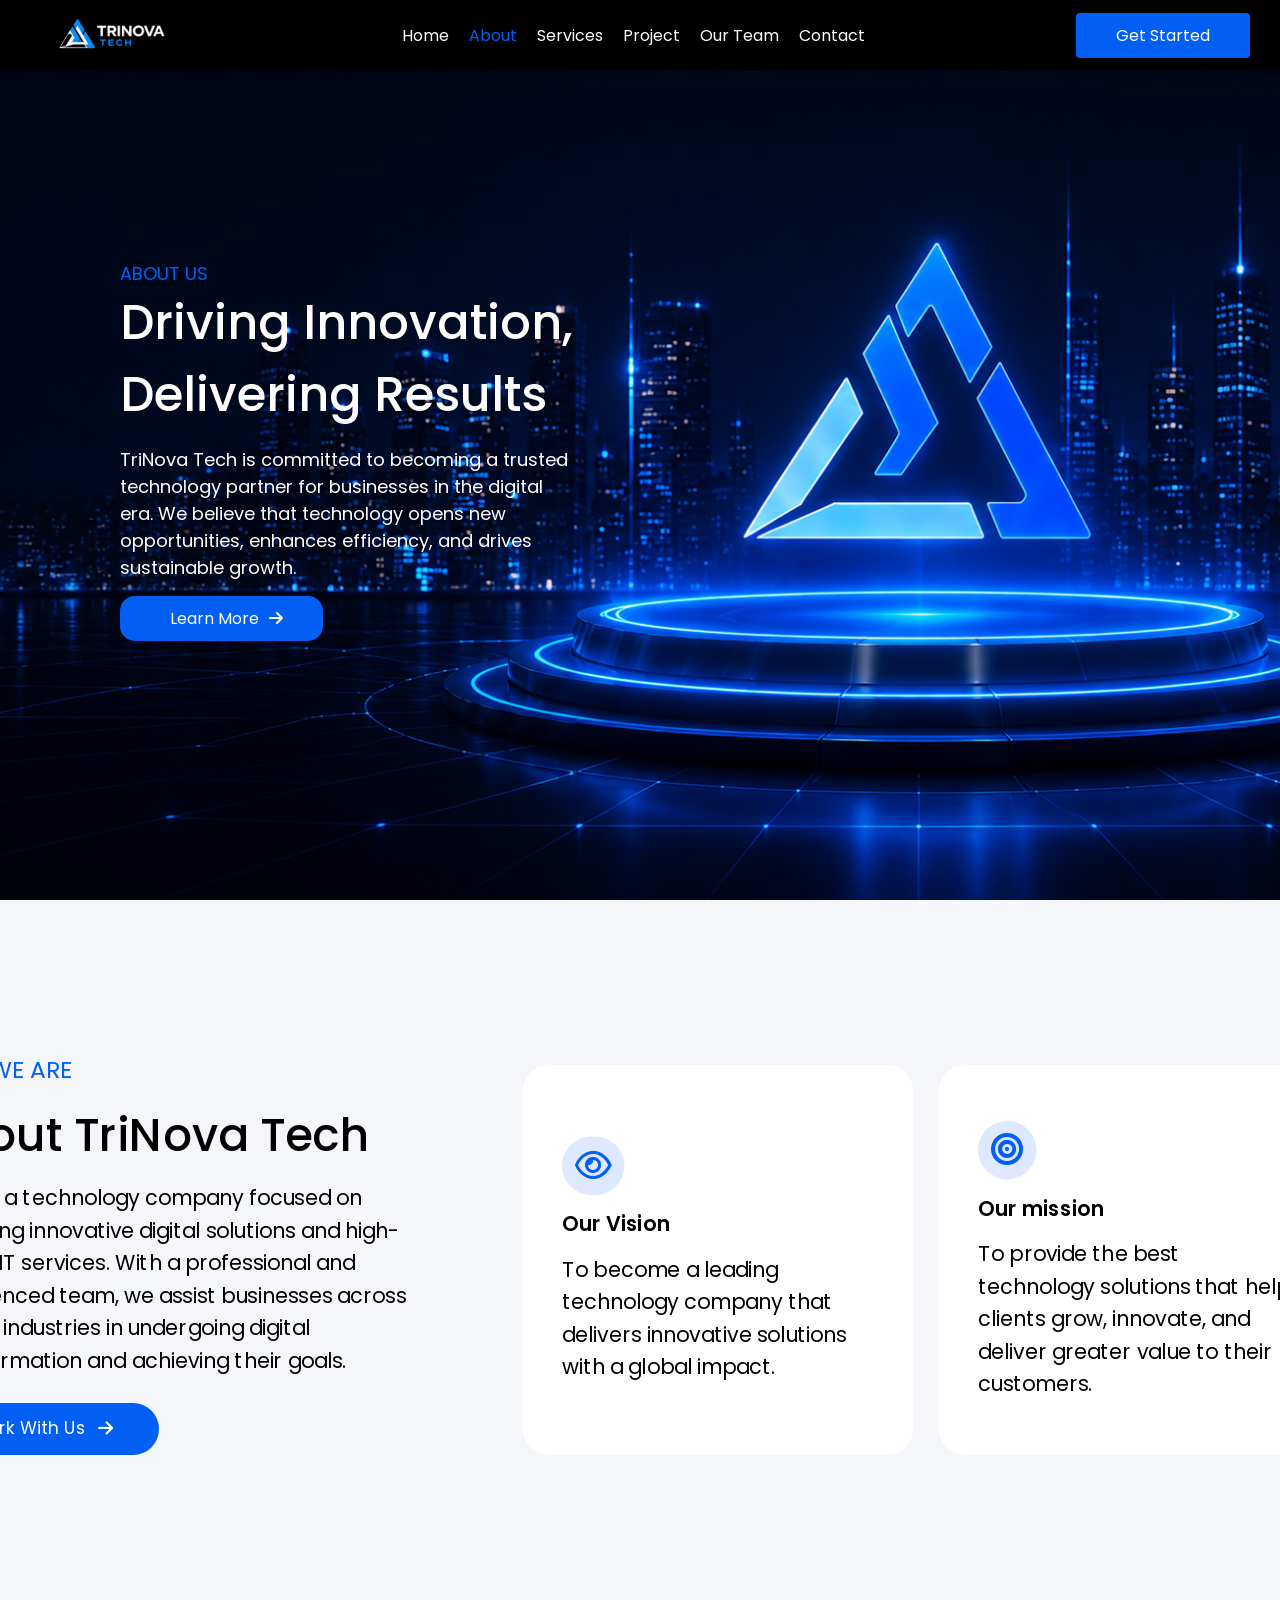
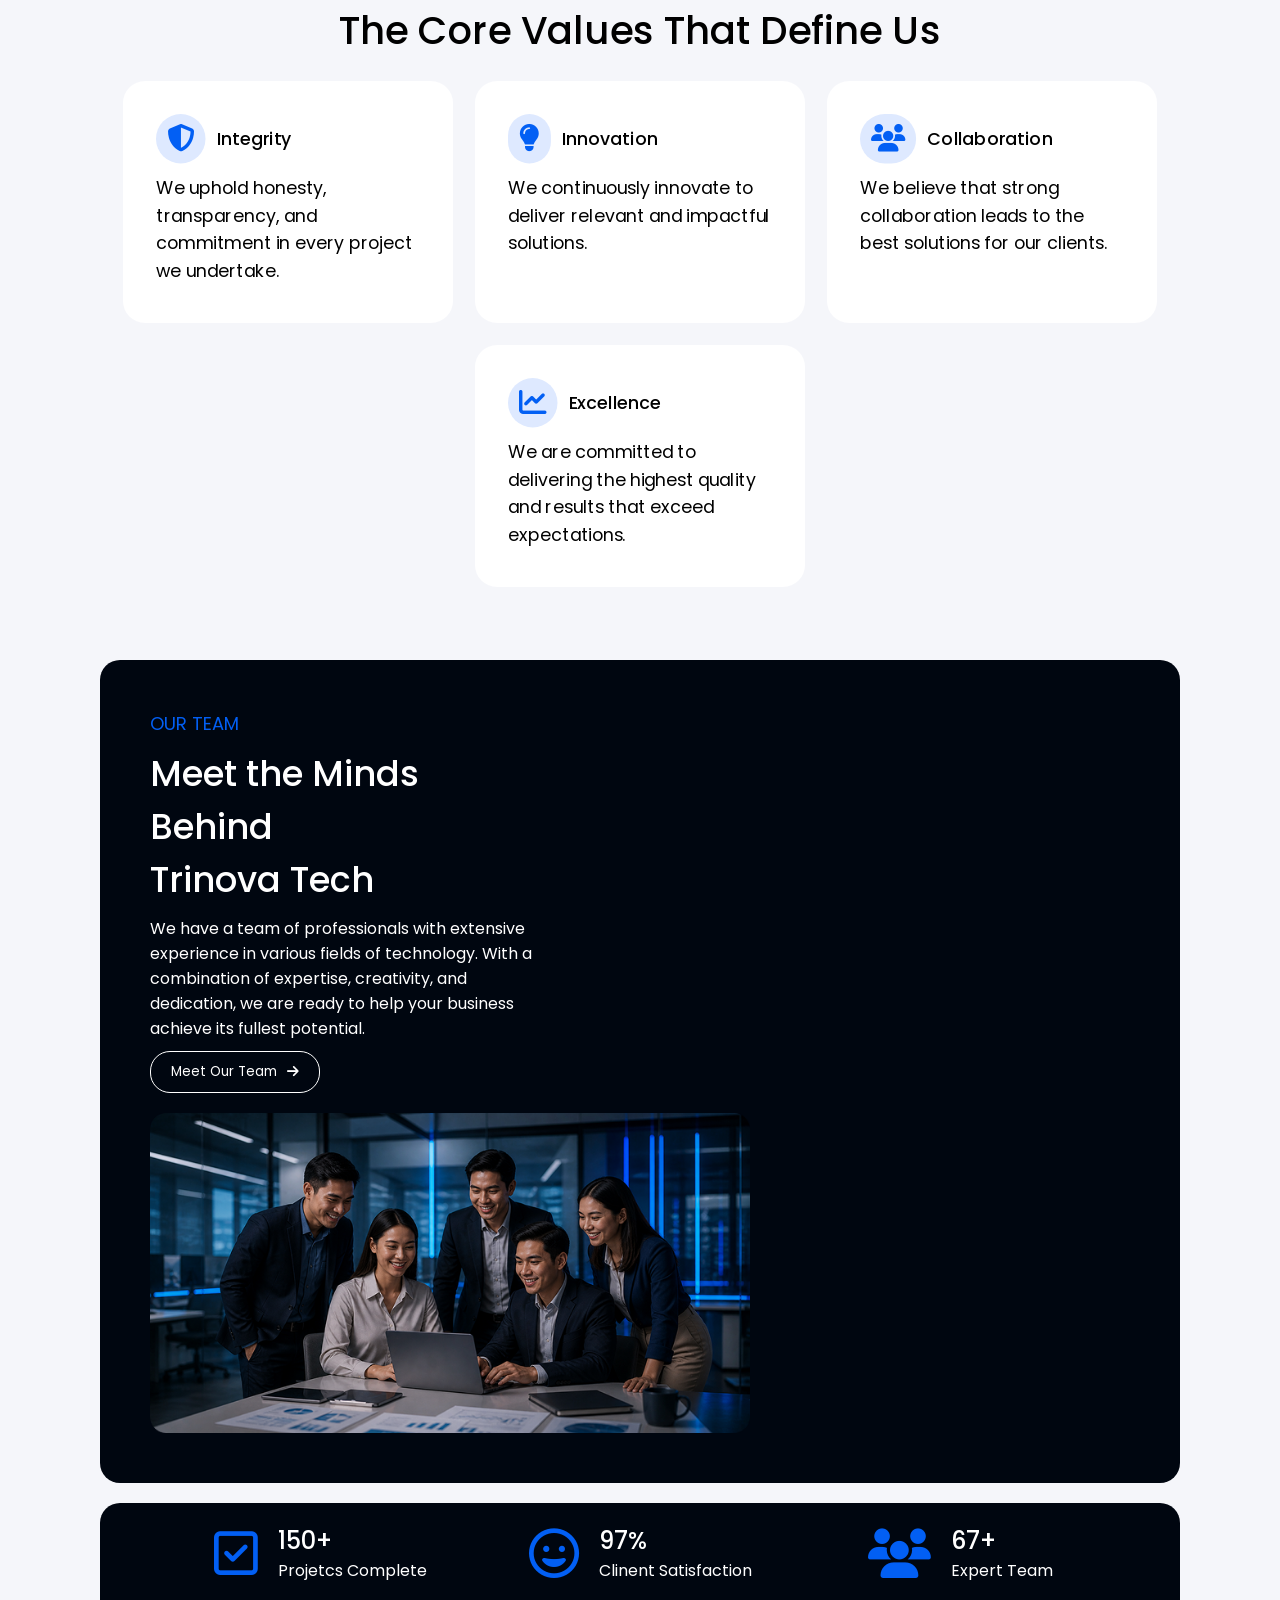
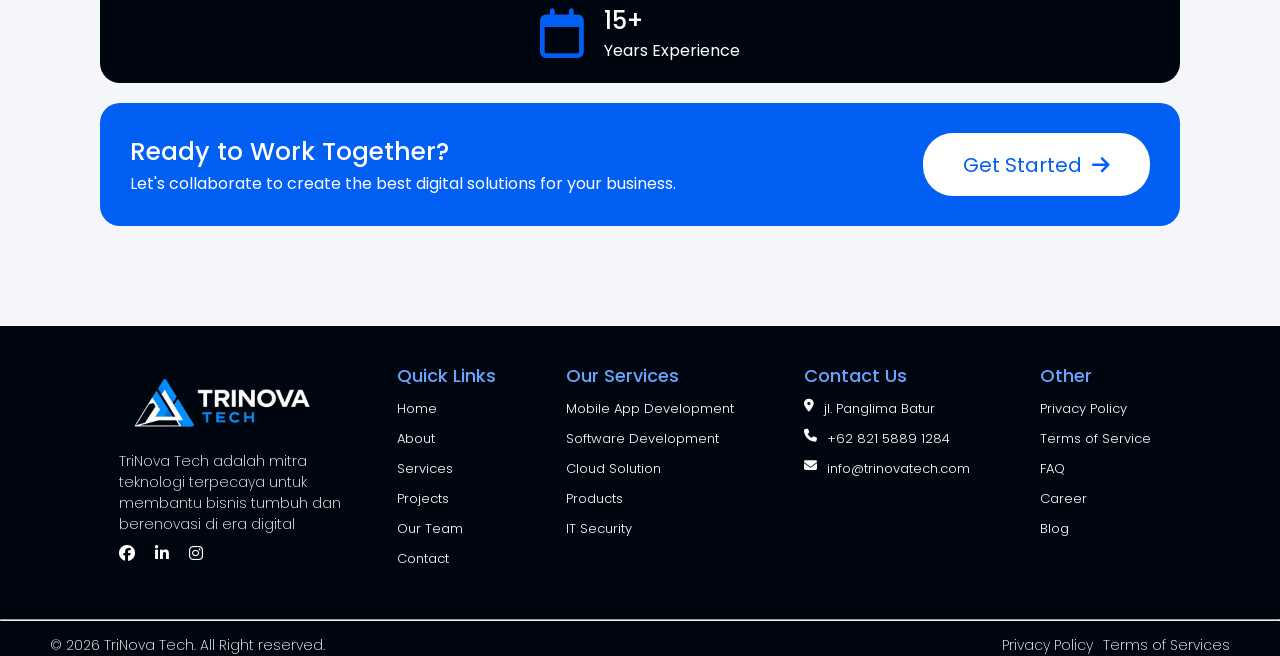
==== about.html @ c347d147 "first commit" ====
<!DOCTYPE html>
<html lang="en">
<head>
    <meta charset="UTF-8">
    <meta name="viewport" content="width=device-width, initial-scale=1.0">
    <title>Document</title>
    <link rel="stylesheet" href="css/about.css">
    <link rel="preconnect" href="https://fonts.googleapis.com">
    <link rel="preconnect" href="https://fonts.gstatic.com" crossorigin>
    <link href="https://fonts.googleapis.com/css2?family=Poppins:wght@100;200;300;400;500;600;700;800;900&display=swap" rel="stylesheet">
    <link rel="stylesheet" href="https://cdnjs.cloudflare.com/ajax/libs/font-awesome/6.5.1/css/all.min.css">
</head>
<body>
    <!-- header -->
    <div class="header">
        <div class="logo">
            <img src="img/logo-text-white.png" alt="Logo" style="width: 160px;">
        </div>
        <ul class="navbar">
            <li><a href="index.html">Home</a></li>
            <li><a href="about.html"  style="color: var(--blue-primary);">About</a></li>
            <li><a href="services.html">Services</a></li>
            <li><a href="product.html">Project</a></li>
            <li><a href="team.html">Our Team</a></li>
            <li><a href="contact.php">Contact</a></li>
        </ul>
        <button>Get Started</button>
    </div>

    <!-- Banner -->
    <div class="banner">
        <div class="sect-one">
            <h5 class="reveal">about us</h5>
            <h1 class="reveal">Driving Innovation,</h1>
            <h1 class="reveal">Delivering Results</h1>
            <p class="reveal">TriNova Tech is committed to becoming a trusted technology partner for businesses in the digital era. We believe that technology opens new opportunities, enhances efficiency, and drives sustainable growth.</p>
            <div class="button-section reveal">
                <div class="btn" style="background-color: var(--blue-primary);" onclick="document.querySelector('.about').scrollIntoView({behavior: 'smooth'})"><a href=""></a>Learn More<i class="fa-solid fa-arrow-right"></i></div>
            </div>
        </div>
        <div class="sect-one"></div>
    </div>


    <div class="about">
        <div class="desc">
            <h5 class="reveal">who we are</h5>
            <h1 class="reveal">About TriNova Tech</h1>
            <p class="reveal">We are a technology company focused on delivering innovative digital solutions and high-quality IT services. With a professional and experienced team, we assist businesses across various industries in undergoing digital transformation and achieving their goals.</p>
            <button class="reveal">Work With Us<i class="fa-solid fa-arrow-right"></i></button>
        </div>
        <div class="card-section">
            <div class="card reveal">
                <i class="fa-regular fa-eye"></i>
                <h4>Our Vision</h4>
                <p>To become a leading technology company that delivers innovative solutions with a global impact.</p>
            </div>
            <div class="card reveal">
                <i class="fa-solid fa-bullseye"></i>
                <h4>Our mission</h4>
                <p>To provide the best technology
                    solutions that help clients grow,
                    innovate, and deliver greater value
                    to their customers.
                </p>
            </div>
        </div>
    </div>

    <!--values -->
    <div class="values">
        <h5 class="reveal">our values</h5>
        <h1 class="reveal">The Core Values That Define Us</h1>
        <div class="card-section">
            <div class="card-2 reveal">
                <div class="logo-title">
                    <i class="fa-solid fa-shield-halved"></i>
                    <p>Integrity</p>
                </div>
                <p>We uphold honesty, transparency, and commitment in every project we undertake.</p>
            </div>
            <div class="card-2 reveal">
                <div class="logo-title">
                    <i class="fa-solid fa-lightbulb"></i>
                    <p>Innovation</p>
                </div>
                <p>We continuously innovate to
                    deliver relevant and impactful solutions.
                </p>
            </div>
            <div class="card-2 reveal">
                <div class="logo-title">
                    <i class="fa-solid fa-users"></i>
                    <p>Collaboration</p>
                </div>
                <p>We believe that strong collaboration   leads to the best solutions for our     clients.
                </p>
            </div>
            <div class="card-2 reveal">
                <div class="logo-title">
                    <i class="fa-solid fa-chart-line"></i>
                    <p>Excellence</p>
                </div>
                <p>We are committed to delivering
                the highest quality and results
                that exceed expectations.</p>
            </div>
        </div>
    </div>

    <div class="container-team">
        <div class="container-t">
            <!-- our team -->
            <div class="our-team reveal">
                <div class="team-desc">
                    <h5 class="reveal">our team</h5>
                    <h1 class="reveal">Meet the Minds Behind <br>Trinova Tech</h1>
                    <p class="reveal">We have a team of professionals with extensive experience in various fields of technology. With a combination of expertise, creativity, and dedication, we are ready to help your business achieve its fullest potential.</p>
                    <button class="reveal">Meet Our Team<i class="fa-solid fa-arrow-right"></i></button>
                </div>
                <img src="img/placehorder/img-2.png" alt="" class="img-team reveal">
            </div>
            <!-- card-section -->
            <div class="card-section reveal">
                <div class="card-3 reveal">
                    <i class="fa-regular fa-square-check"></i>
                    <div class="card3-desc">
                        <h2>150+</h2>
                        <p>Projetcs Complete</p>
                    </div>
                </div>
                <div class="card-3 reveal">
                <i class="fa-regular fa-face-grin"></i>
                    <div class="card3-desc">
                        <h2>97%</h2>
                        <p>Clinent Satisfaction</p>
                    </div>
                </div>
                <div class="card-3 reveal"> 
                   <i class="fa-solid fa-users"></i>
                    <div class="card3-desc">
                        <h2>67+</h2>
                        <p>Expert Team</p>
                    </div>
                </div>
                <div class="card-3 reveal">
                    <i class="fa-regular fa-calendar"></i>
                    <div class="card3-desc">
                        <h2>15+</h2>
                        <p>Years Experience</p>
                    </div>
                </div>
            </div>
            <div class="qa reveal">
                <div class="qa-desc">
                    <h4 class="reveal">Ready to Work Together?</h4>
                    <p class="reveal">Let's collaborate to create the best digital solutions for your business.</p>
                </div>
                <button class="reveal">Get Started <i class="fa-solid fa-arrow-right"></i></button>
            </div>
        </div>
    </div>

     <!-- footer -->
    <div class="footer">
        <div class="content-footer">
            <div class="frame-one">
                <img src="img/logo-text-white.png" alt="" style="width: 200px;">
                <p>TriNova Tech adalah mitra teknologi terpecaya untuk membantu bisnis tumbuh dan berenovasi di era digital</p>
                <div class="logomeds">
                    <i class="fa-brands fa-facebook"></i>
                    <i class="fa-brands fa-linkedin-in"></i>
                    <i class="fa-brands fa-instagram"></i>
                </div>
            </div>
            <div class="frame-list">
                <div class="list">
                    <h4>Quick Links</h4>
                    <div class="list-menu">
                        <a href="index.html">Home</a>
                        <a href="about.html">About</a>
                        <a href="services.html">Services</a>
                        <a href="product.html">Projects</a>
                        <a href="team.html">Our Team</a>
                        <a href="contact.php">Contact</a>
                    </div>
                </div>
                <div class="list">
                    <h4>Our Services</h4>
                    <div class="list-menu">
                        <a href="product.html">Mobile App Development</a>
                        <a href="product.html">Software Development</a>
                        <a href="product.html">Cloud Solution</a>
                        <a href="product.html">Products</a>
                        <a href="product.html">IT Security</a>
                    </div>
                </div>
                <div class="list">
                    <h4>Contact Us</h4>
                    <div class="list-menu">
                        <a href="contact.php"><i class="fa-solid fa-location-dot"></i>jl. Panglima Batur</a>
                        <a href="contact.php"><i class="fa-solid fa-phone"></i>+62 821 5889 1284</a>
                        <a href="contact.php"><i class="fa-solid fa-envelope"></i>info@trinovatech.com</a>
                    </div>
                </div>
                <div class="list">
                    <h4>Other</h4>
                    <div class="list-menu">
                        <a href="privacy-policy.html">Privacy Policy</a>
                        <a href="terms-service.html">Terms of Service</a>
                        <a href="faq.html">FAQ</a>
                        <a href="career.html">Career</a>
                        <a href="blog.html">Blog</a>
                    </div>
                </div>
            </div>
        </div>
        <hr>
        <div class="new">
            <div class="oneo">
                <p style="color: white;">© 2026 TriNova Tech. All Right reserved. </p>
            </div>
            <div class="twot">
                <p style="color: white;">Privacy Policy</p>
                <p style="color: white;">Terms of Services</p>
            </div>
        </div>
    </div>
    
    <script src="js/loading.js"></script>
</body>
</html>
---- css/about.css ----
* {
    margin: 0;
    padding: 0;
    box-sizing: border-box;
    font-family: 'Poppins', sans-serif;
}

body {
    background-color: var(--soft-blue-white);
    scroll-behavior: smooth;
}

:root {
    --blue-primary: #025FF4;
    --soft-blue-white: #F5F6FA;
    --white: #FFFFFF;
    --dark-blue: #000610;
    --black: #000000;
    --soft-blue: #dee9ff;
    --grey: rgb(175, 175, 175);
}

.header {
    display: flex;
    justify-content: space-between;
    align-items: center;
    width: 100%;
    height: 70px;
    box-shadow: 0 2px 4px rgba(0, 0, 0, 0.1);
    background-color: var(--black);
    padding: 20px 30px;
    position: fixed;
    z-index: 999;
}

.header .logo img {
    display: flex;
    align-items: center;
    gap: 10px;
    padding: 20px;
}

.header .navbar {
    display: flex;
    align-items: center;
    gap: 20px;
    padding: 20px;
}

.navbar {
    list-style: none;
    display: flex;
    gap: 20px;
    color: white;
}

.navbar a{
    text-decoration: none;
    color: var(--white);
    font-size: 16px;
    transition: color 0.3s ease;
}

.navbar a:hover {
    color: var(--blue-primary);
}

.header button {
    padding: 10px 40px;
    background-color: var(--blue-primary);
    color: var(--white);
    border: none;
    border-radius: 4px;
    cursor: pointer;
    font-size: 16px;
    transition: all 0.3s ease;
}

.header button:hover {
    background-color: var(--white);
    color: var(--blue-primary);
}


/* ------------ALL SECTION DO-------------- */
h5 {
    font-size: 18px;
    color: var(--blue-primary);
    font-weight: 400;
    text-transform: uppercase;
}
h3 {
    font-size: 30px;
    color: var(--dark-blue);
    font-weight: 600;
}

.about h1, .values h1, .team-desc h1 {
    font-size: 35px;
    font-weight: 500;
}

/* -------------BANNEEEERRRRRRRRRRRRRRRRRRRRRR------------------- */
.banner {
    display: grid;
    background-image: url('../img/banner-2.png');
    background-size: cover;
    background-position: center;
    height: 100vh;
    width: 100%;
    grid-template-columns: repeat(2, 1fr);
    grid-template-rows: repeat(1, 1fr);
    padding: 60px;

}

.banner .sect-one {
    display: flex;
    flex-direction: column;
    justify-content: center;
    align-items: flex-start;
    gap: 0px;
    padding: 20px 60px;
}

.sect-one h1 {
    font-size: 48px;
    color: var(--white);
    font-weight: 500;
}

.sect-one p {
    font-size: 18px;
    color: var(--white);
    font-weight: 400;
    max-width: 500px;
    margin: 15px 0;
}

.button-section .btn {
    padding: 10px 40px;
    border: none;
    border-radius: 15px;
    cursor: pointer;
    font-size: 16px;
    transition: all 0.3s ease;
    display: flex;
    align-items: center;
    gap: 10px;
    color: var(--white);
}

.button-section {
    display: flex;
    gap: 20px;
}
.btn:hover {
    gap: 20px;
}


/* -----------------footer-------------------- */
.footer {
    display: flex ;
    align-items: center;
    justify-content: center;
    flex-direction: column;
    height: 330px;
    width:100%;
    gap: 20px;
    background-color: var(--dark-blue);
}

.footer hr {
    width: 100%;
}

.footer p {
    font-size: 14px;
    font-weight: 200;
}

.content-footer {
    display: flex;
    align-items: center;
    justify-content: center;
    color: white;
    gap: 20px;
    padding: 20px;
}

.frame-one {
    display: flex;
    flex-direction: column;
    width: 20%;
    gap: 10px;
}

.logomeds {
    display: flex;
    gap: 20px;
}

.frame-list .list {
    display: flex;
    flex-direction: column;
    gap: 10px;
    padding: 10px;
}

.frame-list .list h4 {
    font-size: 18px;
    font-weight: 500;
    color: #6ba4ff;
}

.list .list-menu{
    display: flex;
    flex-direction: column;
    gap: 10px;
}
.list-menu a {
    text-decoration: none;
    color: white;
    font-size: 13px;
    font-weight: 300;
    display: flex;
    flex-direction: row;
    gap: 10px;
}
.list-menu a:hover {
    color: var(--blue-primary);

}

.frame-list {
    display: flex;
    gap: 50px;
}

.new {
    display: flex;
    align-items: center;
    justify-content: space-between;
    height: 10px;
    width: 100%;
    padding: 0 50px;
}

.twot {
    display: flex;
    gap: 10px;
}

/* ---------------------------about------------------------------ */
.about {
    height: 80vh;
    display: flex;
    align-items: center;
    justify-content: center;
    flex-direction: row;
    padding: 80px;
    gap: 40px;
    overflow: hidden;
    transform: scale(1.3);
}

.about .desc {
    display: flex;
    flex-direction: column;
    width: 400px;
    gap: 10px;
}

.about .desc button {
    display: flex;
    align-items: center;
    justify-content: center;
    padding: 10px 30px;
    width: 180px;
    border: none;
    background-color: var(--blue-primary);
    color: var(--white);
    border-radius: 20px;
    margin: 10px 0;
    gap: 10px;
}

.about .desc button.active:hover {
    gap: 20px;
}

.card-section {
    display: flex;
    flex-direction: row;
    align-items: center;
    justify-content: center;
    gap: 20px;
    margin: 20px;
    flex-wrap: wrap;
}

.card {
    display: flex;
    justify-content: center;
    align-items: flex-start;
    flex-direction: column;
    background-color: white;
    padding: 30px;
    width: 300px;
    height: 300px;
    border-radius: 20px;
    gap: 10px;
}

.card.active:hover {
    transform: translateY(-4px);
}

.card h4 {
    font-weight: 600;
}

.card i, .card-2 i{
    display: flex;
    align-items: center;
    justify-content: center;
    padding: 10px;
    font-size: 25px;
    background-color: var(--soft-blue);
    border-radius: 200px;
    color: var(--blue-primary);
}

/* -------------------------values-------------------------- */
.values {
    height: 60vh;
    padding: 50px;
    display: flex;
    align-items: center;
    justify-content: center;
    flex-direction: column;
    overflow: hidden;
    transform: scale(1.1);
}

.card-2 {
    display: flex;
    flex-direction: column;
    background-color: white;
    justify-content: flex-start;
    align-items: flex-start;
    width: 300px;
    min-height: 220px;
    border-radius: 20px;
    padding: 30px;
    gap: 10px;
}

.card-2.active:hover {
    transform: translateY(-4px);
}

.logo-title {
    display: flex;
    justify-content: center;
    align-items: center;
    gap: 10px;
}

.logo-title p {
    font-weight: 500;
}

/* -------------------------our-team------------------------- */

.container-team {
    width: 100%;
    padding: 100px;
    display: flex;
    align-items: center;
    justify-content: center;
}

.container-t {
    display: flex;
    flex-direction: column;
}

.our-team {
    background-color: var(--dark-blue);
    width: 100%;
    border-radius: 20px;
    display: flex;
    flex-wrap: wrap;
    justify-content: space-between;
    align-items: center;
    flex-direction: row;
    padding: 50px;
    gap: 20px;
}

.team-desc {
    color: white;
    width: 400px;
    display: flex;
    flex-direction: column;
    justify-content: center;
    align-items: flex-start;
    gap: 10px;
    flex-wrap: wrap;
}

.team-desc button {
    padding: 10px 20px;
    display: flex;
    align-items: center;
    justify-content: center;
    gap: 10px;
    border-radius: 20px;
    color: white;
    border: 1px solid white;
    background: none;
    transition: all 0.3s ease-in;
}

.team-desc button:hover {
    background-color: white;
    color: black;
    gap: 15px;
    cursor: pointer;
}

.img-team {
    width: 600px;
    height: auto;
    object-fit: cover;
}

.container-t .card-section {
    display: flex;
    justify-content: center;
    align-items: center;
    margin-left: 0;
    background-color: var(--dark-blue);
    width: 100%;
    padding: 20px 40px;
    border-radius: 20px;
}

.card3-desc {
    color: white;
}
.card3-desc h2 {
    color: white;
    font-weight: 500 ;
}

.card-3 {
    display: flex;
    align-items: center;
    justify-content: center;
    width: 300px;
}

.card-3 i {
    color: var(--blue-primary);
    font-size: 50px;
    padding-right: 20px;
}

.qa {
    width: 100%;
    height: fit-content;
    background-color: var(--blue-primary);
    color: white;
    padding: 30px;
    border-radius: 20px;
    display: flex;
    justify-content: space-between;
}
.qa h4 {
    font-size: 25px;
    font-weight: 500;
}
.qa button {
    padding: 10px 40px;
    background-color: white;
    border: none;
    color: var(--blue-primary);
    border-radius: 30px;
    font-size: 20px;
    display: flex;
    align-items: center;
    justify-content: center;
    gap: 10px;
}

.qa button.active:hover {
    gap: 20px;
}

/* reveal */
.reveal {
    transform: translateY(10px);
    opacity: 0;
    transition: all 0.7s ease;
}

.reveal.active {
    transform: translateY(0);
    opacity: 1;
}

/* Hover effect untuk navbar - garis muncul */
.navbar li a {
    position: relative;
    text-decoration: none;
    transition: color 0.3s ease;
}

.navbar li a::after {
    content: '';
    position: absolute;
    bottom: -5px;
    left: 50%;
    transform: translateX(-50%);
    width: 0;
    height: 2px;
    background-color: var(--blue-primary);
    transition: width 0.3s ease;
}

.navbar li a:hover::after {
    width: 100%;
}
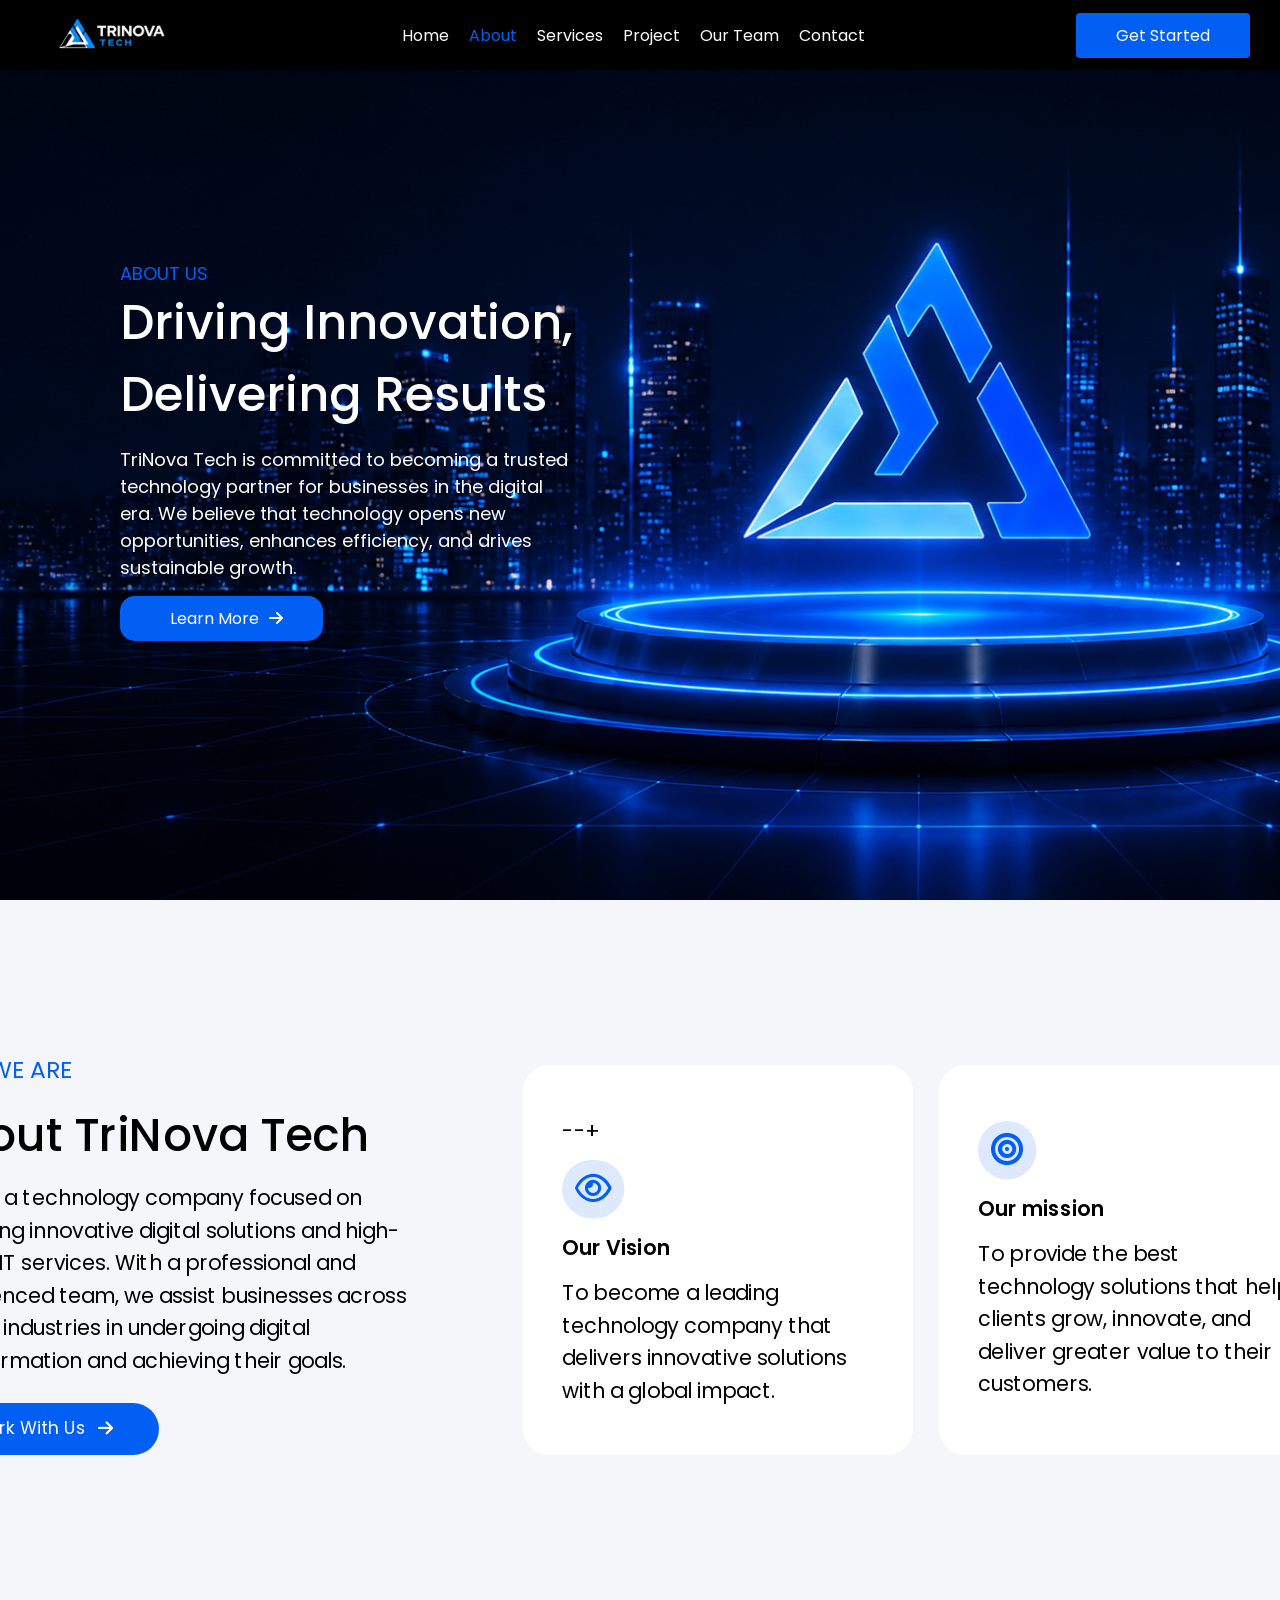
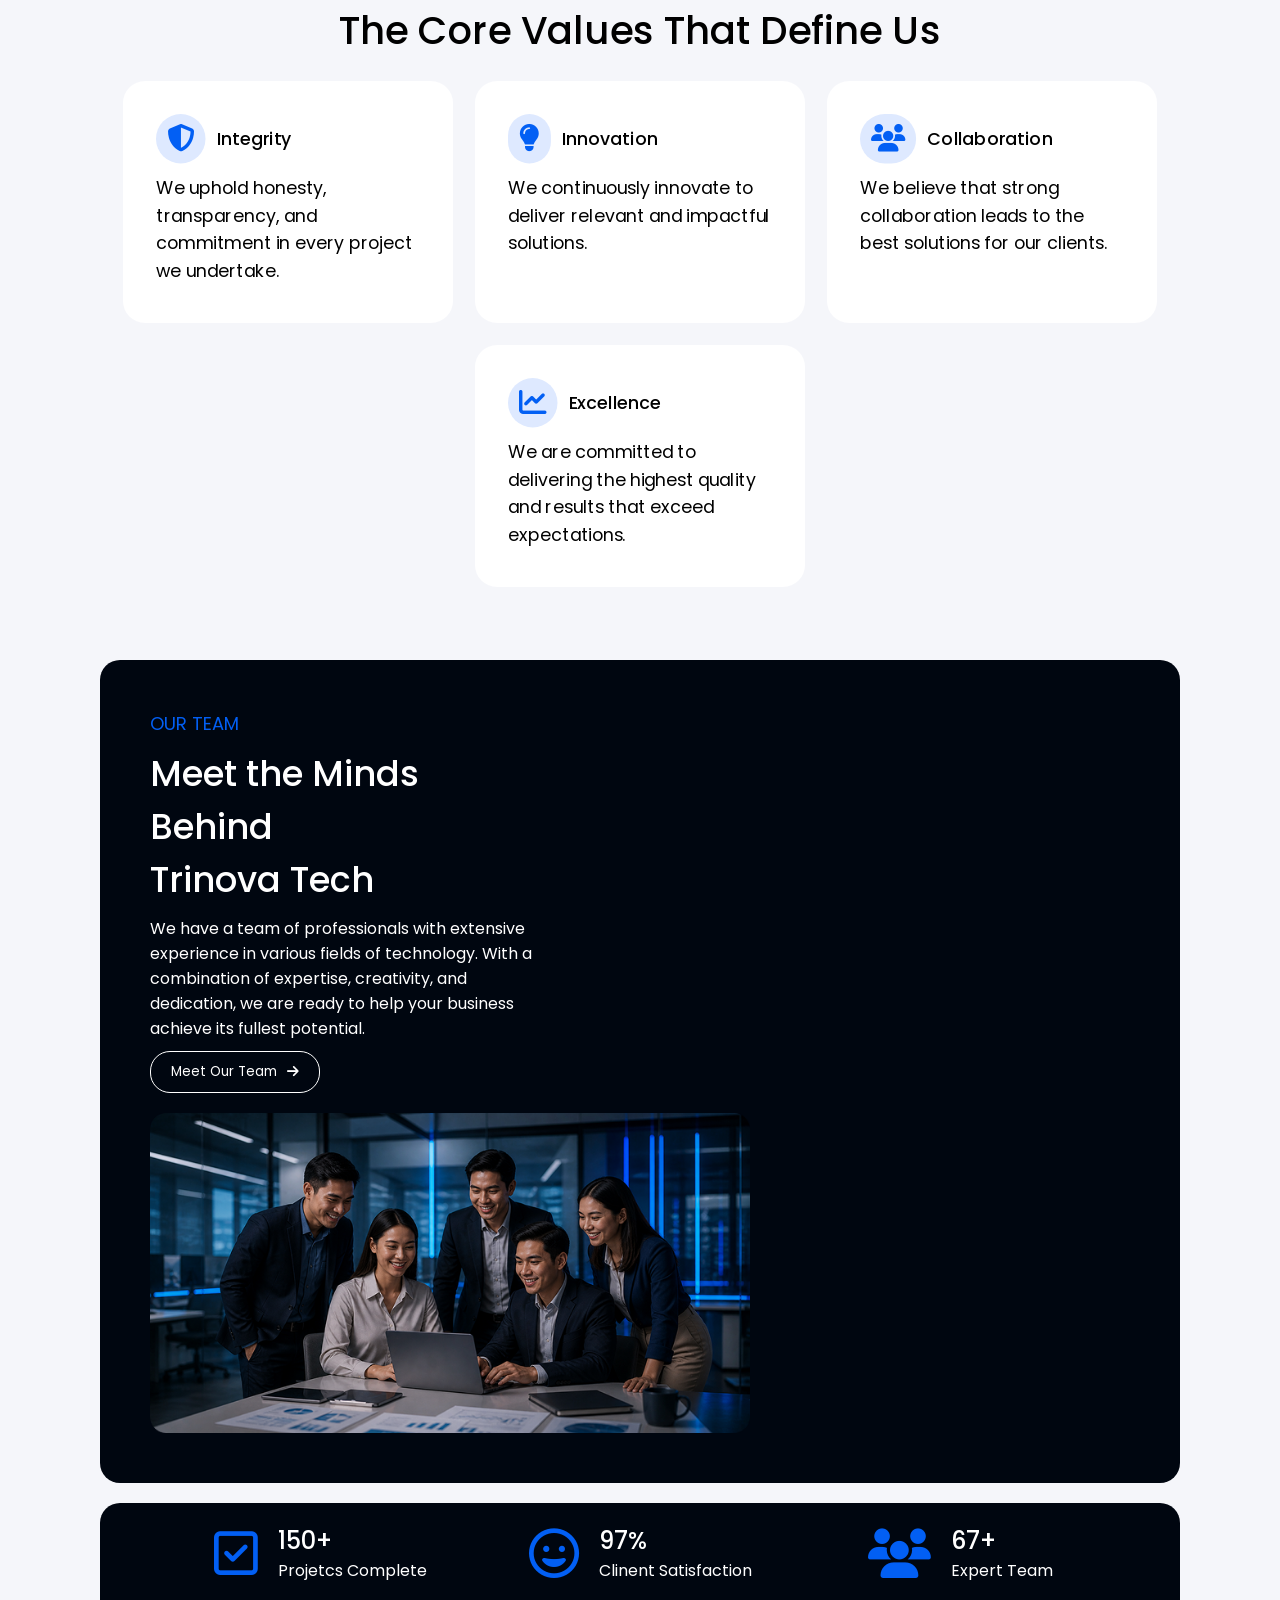
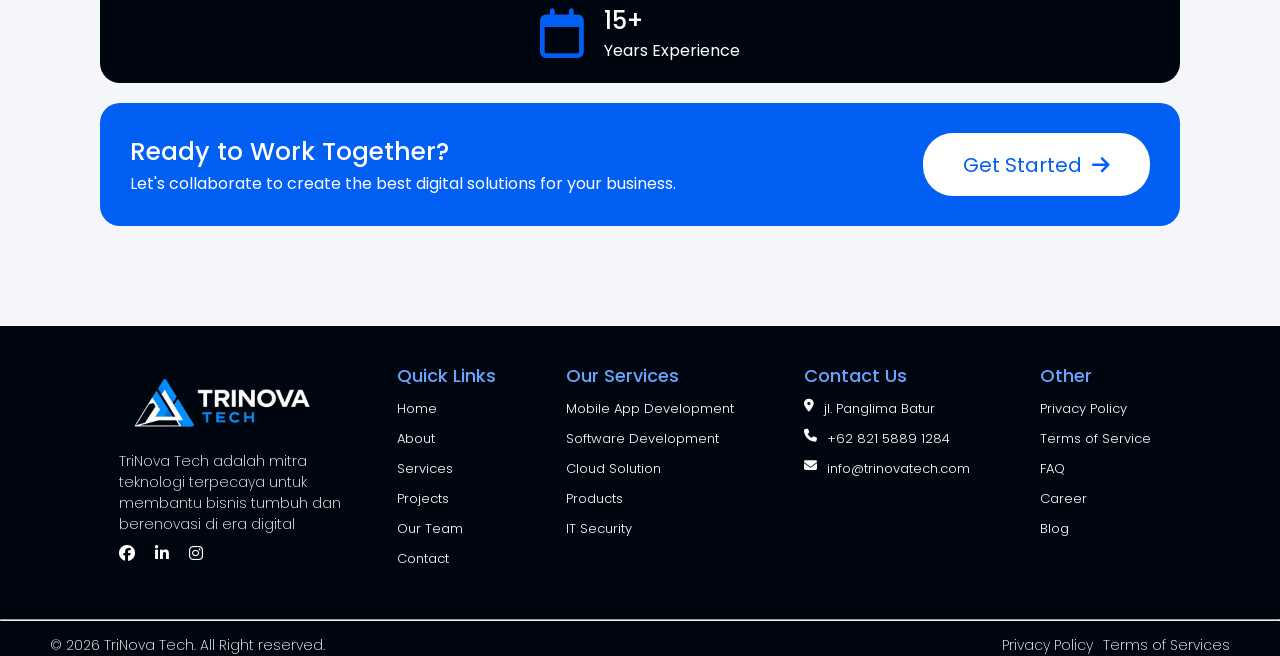
==== commit 7e04b812: "update" ====
--- a/about.html
+++ b/about.html
@@ -24,7 +24,7 @@
             <li><a href="team.html">Our Team</a></li>
             <li><a href="contact.php">Contact</a></li>
         </ul>
-        <button>Get Started</button>
+        <button onclick="window.location.href='login.php'">Get Started</button>
     </div>
 
     <!-- Banner -->
@@ -47,10 +47,10 @@
             <h5 class="reveal">who we are</h5>
             <h1 class="reveal">About TriNova Tech</h1>
             <p class="reveal">We are a technology company focused on delivering innovative digital solutions and high-quality IT services. With a professional and experienced team, we assist businesses across various industries in undergoing digital transformation and achieving their goals.</p>
-            <button class="reveal">Work With Us<i class="fa-solid fa-arrow-right"></i></button>
+            <button class="reveal"  onclick="window.location.href='contact.php'">Work With Us<i class="fa-solid fa-arrow-right"></i></button>
         </div>
         <div class="card-section">
-            <div class="card reveal">
+            <div class="card reveal">--+
                 <i class="fa-regular fa-eye"></i>
                 <h4>Our Vision</h4>
                 <p>To become a leading technology company that delivers innovative solutions with a global impact.</p>
@@ -93,7 +93,7 @@
                     <i class="fa-solid fa-users"></i>
                     <p>Collaboration</p>
                 </div>
-                <p>We believe that strong collaboration   leads to the best solutions for our     clients.
+                <p>We believe that strong collaboration leads to the best solutions for our clients.
                 </p>
             </div>
             <div class="card-2 reveal">
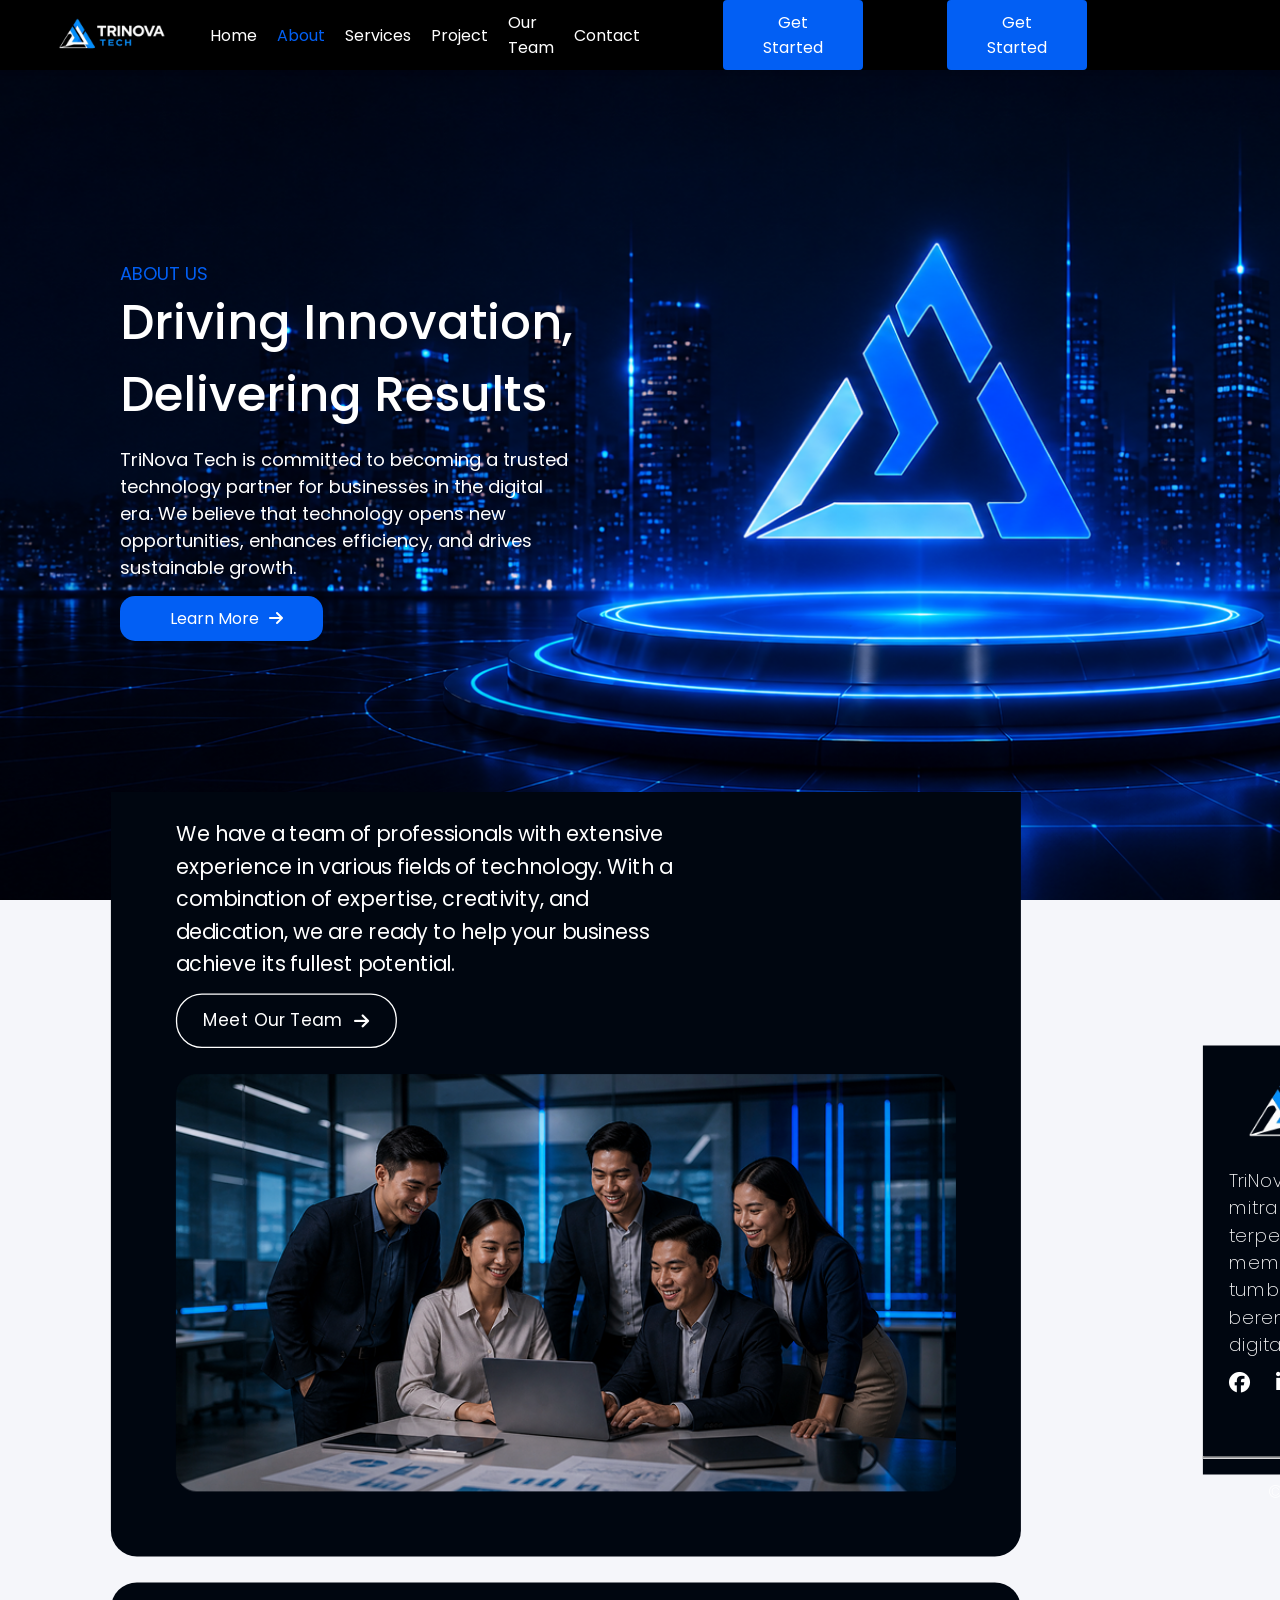
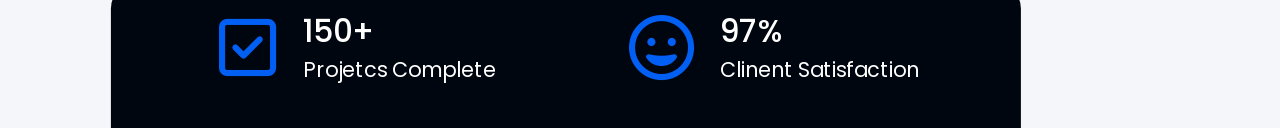
==== commit 7605d944: "update" ====
--- a/about.html
+++ b/about.html
@@ -24,7 +24,11 @@
             <li><a href="team.html">Our Team</a></li>
             <li><a href="contact.php">Contact</a></li>
         </ul>
+<<<<<<< HEAD
         <button onclick="window.location.href='login.php'">Get Started</button>
+=======
+        <button>Get Started</button>
+>>>>>>> c347d1474db5fd27d60edc96c4515fa00d4c98dd
     </div>
 
     <!-- Banner -->
@@ -47,10 +51,17 @@
             <h5 class="reveal">who we are</h5>
             <h1 class="reveal">About TriNova Tech</h1>
             <p class="reveal">We are a technology company focused on delivering innovative digital solutions and high-quality IT services. With a professional and experienced team, we assist businesses across various industries in undergoing digital transformation and achieving their goals.</p>
+<<<<<<< HEAD
             <button class="reveal"  onclick="window.location.href='contact.php'">Work With Us<i class="fa-solid fa-arrow-right"></i></button>
         </div>
         <div class="card-section">
             <div class="card reveal">--+
+=======
+            <button class="reveal">Work With Us<i class="fa-solid fa-arrow-right"></i></button>
+        </div>
+        <div class="card-section">
+            <div class="card reveal">
+>>>>>>> c347d1474db5fd27d60edc96c4515fa00d4c98dd
                 <i class="fa-regular fa-eye"></i>
                 <h4>Our Vision</h4>
                 <p>To become a leading technology company that delivers innovative solutions with a global impact.</p>
@@ -93,7 +104,11 @@
                     <i class="fa-solid fa-users"></i>
                     <p>Collaboration</p>
                 </div>
+<<<<<<< HEAD
                 <p>We believe that strong collaboration leads to the best solutions for our clients.
+=======
+                <p>We believe that strong collaboration   leads to the best solutions for our     clients.
+>>>>>>> c347d1474db5fd27d60edc96c4515fa00d4c98dd
                 </p>
             </div>
             <div class="card-2 reveal">
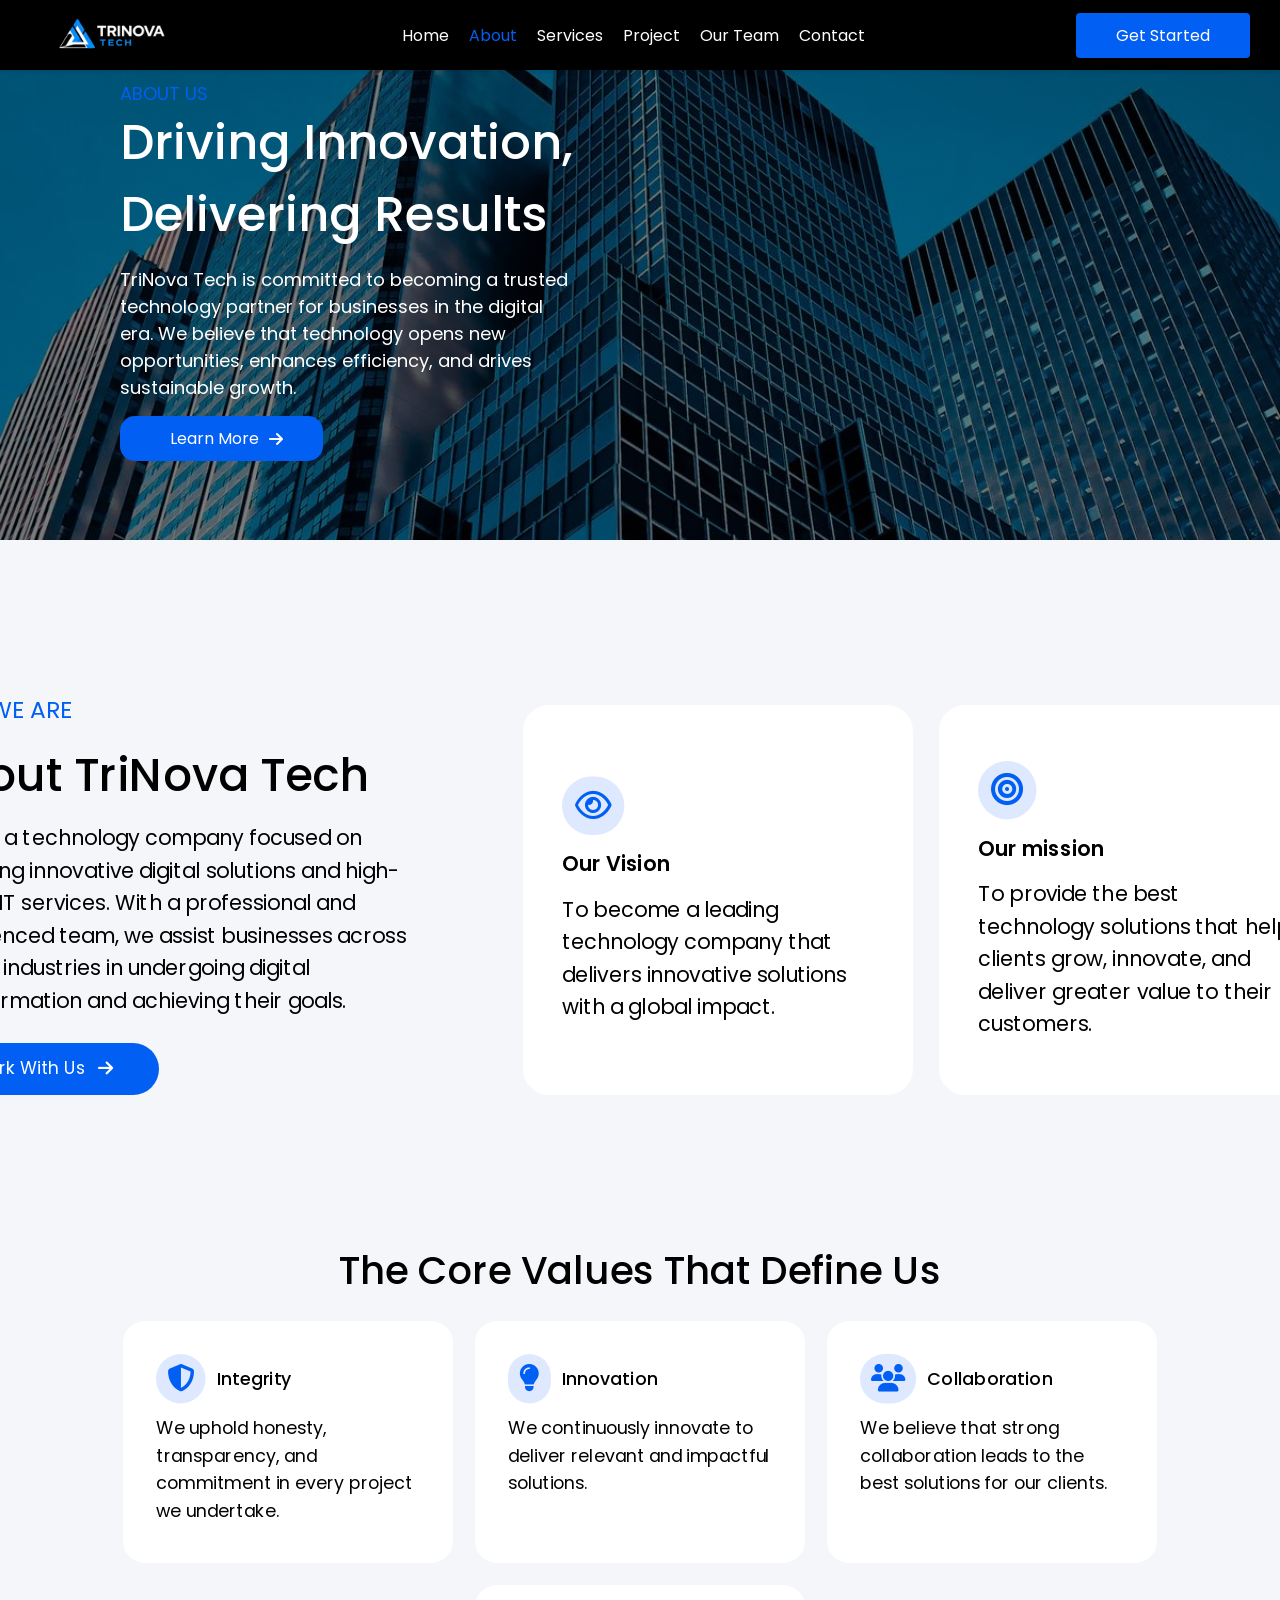
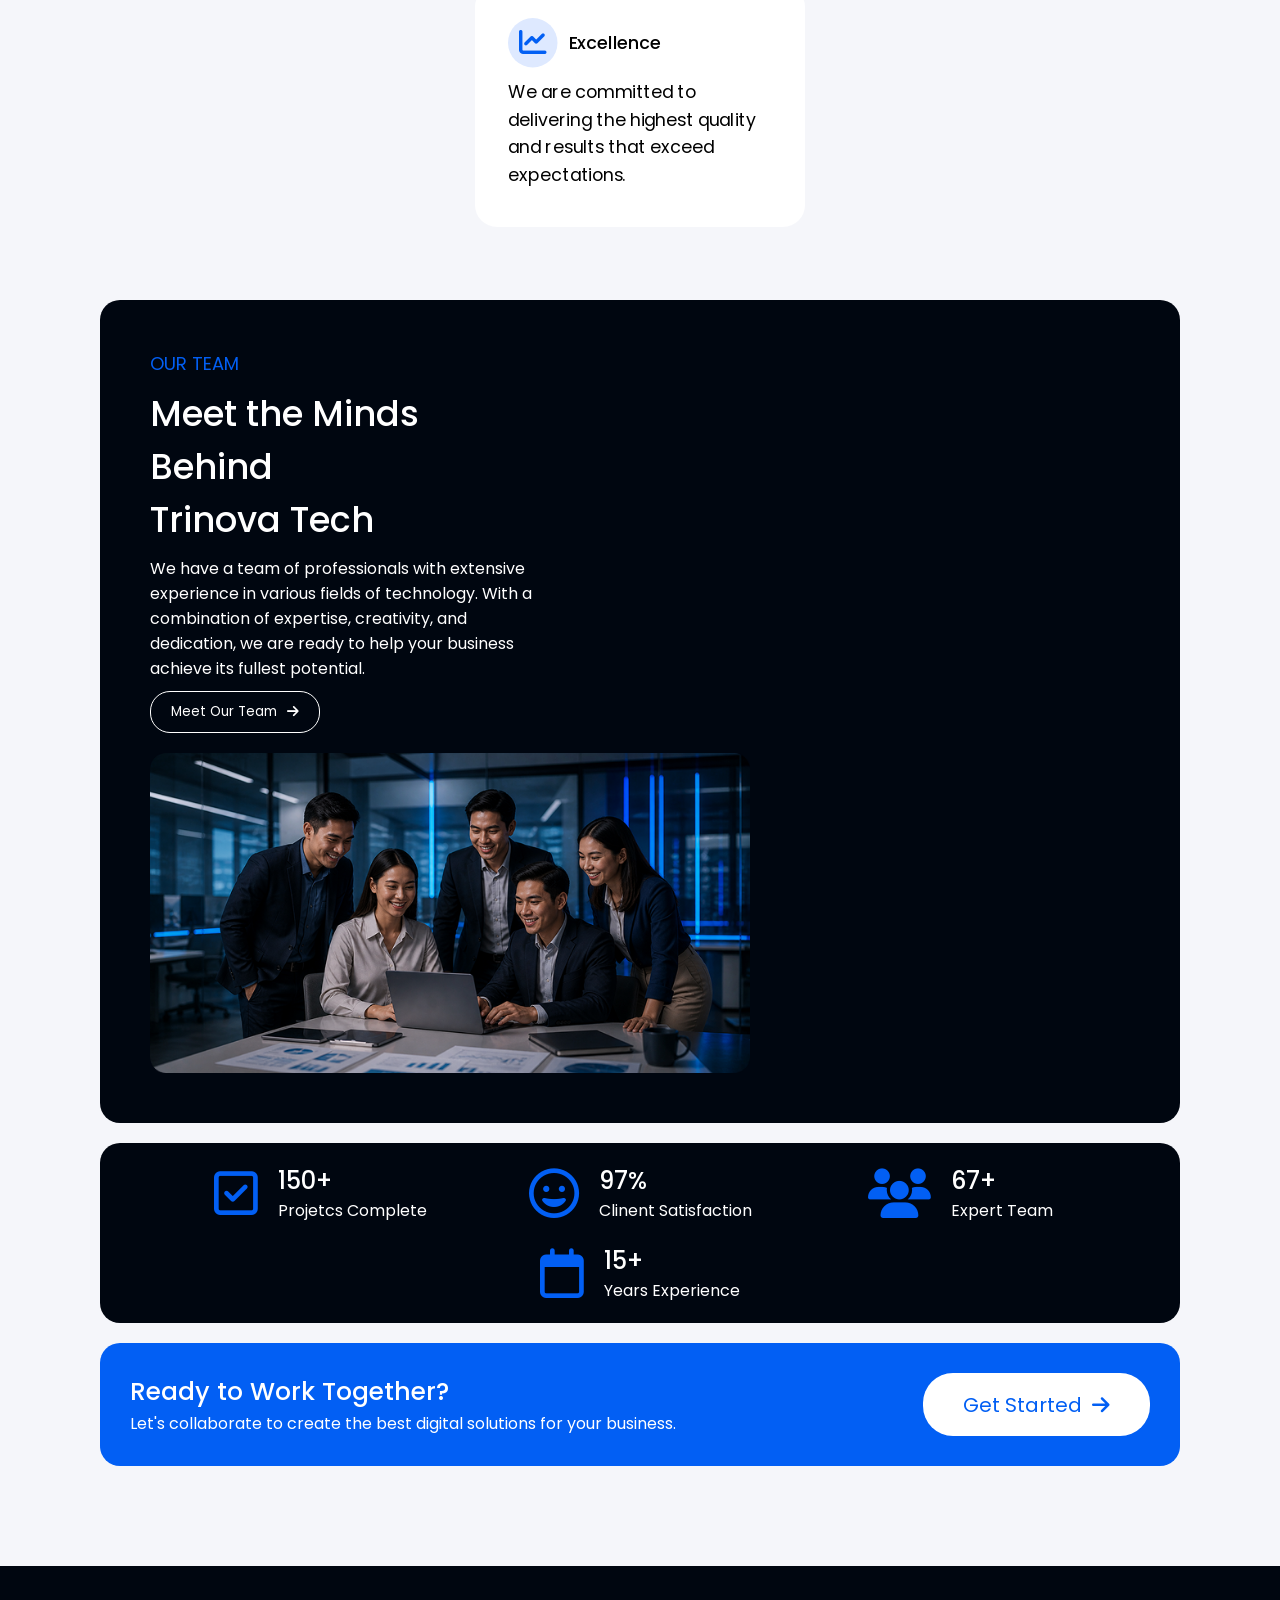
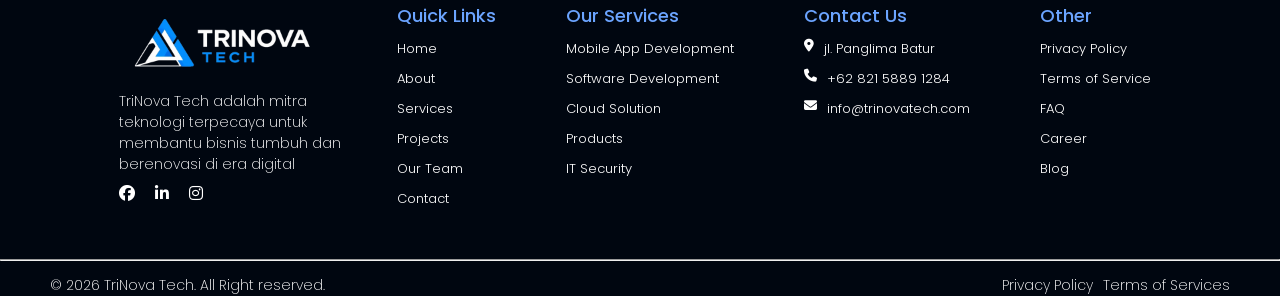
==== commit 3a340681: "update" ====
--- a/about.html
+++ b/about.html
@@ -20,16 +20,26 @@
             <li><a href="index.html">Home</a></li>
             <li><a href="about.html"  style="color: var(--blue-primary);">About</a></li>
             <li><a href="services.html">Services</a></li>
-            <li><a href="product.html">Project</a></li>
+            <li><a href="product.php">Project</a></li>
             <li><a href="team.html">Our Team</a></li>
             <li><a href="contact.php">Contact</a></li>
         </ul>
-<<<<<<< HEAD
-        <button onclick="window.location.href='login.php'">Get Started</button>
-=======
-        <button>Get Started</button>
->>>>>>> c347d1474db5fd27d60edc96c4515fa00d4c98dd
-    </div>
+        <div class="btn-sect">
+            <button class="menu-btn">☰</button>
+            <button onclick="window.location.href='login.php'"> <span> Get Started</span> <i class="fa-solid fa-user"></i></button>
+        </div>
+    </div>
+    <div class="navbar-active">
+        <ul class="navbar-2">
+            <li><a href="index.html" >Home</a></li>
+            <li><a href="about.html" style="color: var(--blue-primary);">About</a></li>
+            <li><a href="services.html">Services</a></li>
+            <li><a href="product.php">Project</a></li>
+            <li><a href="team.html">Our Team</a></li>
+            <li><a href="contact.php">Contact</a></li>
+        </ul>
+    </div>
+
 
     <!-- Banner -->
     <div class="banner">
@@ -51,17 +61,10 @@
             <h5 class="reveal">who we are</h5>
             <h1 class="reveal">About TriNova Tech</h1>
             <p class="reveal">We are a technology company focused on delivering innovative digital solutions and high-quality IT services. With a professional and experienced team, we assist businesses across various industries in undergoing digital transformation and achieving their goals.</p>
-<<<<<<< HEAD
             <button class="reveal"  onclick="window.location.href='contact.php'">Work With Us<i class="fa-solid fa-arrow-right"></i></button>
-        </div>
-        <div class="card-section">
-            <div class="card reveal">--+
-=======
-            <button class="reveal">Work With Us<i class="fa-solid fa-arrow-right"></i></button>
         </div>
         <div class="card-section">
             <div class="card reveal">
->>>>>>> c347d1474db5fd27d60edc96c4515fa00d4c98dd
                 <i class="fa-regular fa-eye"></i>
                 <h4>Our Vision</h4>
                 <p>To become a leading technology company that delivers innovative solutions with a global impact.</p>
@@ -104,11 +107,7 @@
                     <i class="fa-solid fa-users"></i>
                     <p>Collaboration</p>
                 </div>
-<<<<<<< HEAD
                 <p>We believe that strong collaboration leads to the best solutions for our clients.
-=======
-                <p>We believe that strong collaboration   leads to the best solutions for our     clients.
->>>>>>> c347d1474db5fd27d60edc96c4515fa00d4c98dd
                 </p>
             </div>
             <div class="card-2 reveal">
@@ -131,7 +130,7 @@
                     <h5 class="reveal">our team</h5>
                     <h1 class="reveal">Meet the Minds Behind <br>Trinova Tech</h1>
                     <p class="reveal">We have a team of professionals with extensive experience in various fields of technology. With a combination of expertise, creativity, and dedication, we are ready to help your business achieve its fullest potential.</p>
-                    <button class="reveal">Meet Our Team<i class="fa-solid fa-arrow-right"></i></button>
+                    <button class="reveal" onclick="window.location.href='team.html'">Meet Our Team<i class="fa-solid fa-arrow-right"></i></button>
                 </div>
                 <img src="img/placehorder/img-2.png" alt="" class="img-team reveal">
             </div>
@@ -203,11 +202,11 @@
                 <div class="list">
                     <h4>Our Services</h4>
                     <div class="list-menu">
-                        <a href="product.html">Mobile App Development</a>
-                        <a href="product.html">Software Development</a>
-                        <a href="product.html">Cloud Solution</a>
-                        <a href="product.html">Products</a>
-                        <a href="product.html">IT Security</a>
+                        <a href="product.php">Mobile App Development</a>
+                        <a href="product.php">Software Development</a>
+                        <a href="product.php">Cloud Solution</a>
+                        <a href="product.php">Products</a>
+                        <a href="product.php">IT Security</a>
                     </div>
                 </div>
                 <div class="list">
@@ -243,5 +242,6 @@
     </div>
     
     <script src="js/loading.js"></script>
+    <script src="js/navbar.js"></script>
 </body>
 </html>
--- a/css/about.css
+++ b/css/about.css
@@ -103,15 +103,17 @@
 /* -------------BANNEEEERRRRRRRRRRRRRRRRRRRRRR------------------- */
 .banner {
     display: grid;
-    background-image: url('../img/banner-2.png');
+    background:
+        linear-gradient(rgba(0,0,0,0.5), rgba(0,0,0,0.5)),
+        url('../img/banner6.jpg');
     background-size: cover;
     background-position: center;
-    height: 100vh;
+    padding: 100px;
+    height: 60vh;
     width: 100%;
     grid-template-columns: repeat(2, 1fr);
     grid-template-rows: repeat(1, 1fr);
     padding: 60px;
-
 }
 
 .banner .sect-one {
@@ -533,4 +535,201 @@
 
 .navbar li a:hover::after {
     width: 100%;
+}
+.navbar-active {
+    background-color: var(--black);
+    position: fixed;
+    top: 70px;
+    right: 0;
+    z-index: 998;
+    width: 250px;
+    padding: 20px;
+    display: flex;
+    justify-content: center;
+    display: none;
+}
+.navbar-2 {
+    list-style: none;
+    width: 100%;
+
+    display: flex;
+    flex-direction: column;
+    gap: 15px;
+}
+.navbar-2 a {
+    text-decoration: none;
+    color: white;
+}
+.navbar-active.active{
+    display: block;
+}
+
+.menu-btn {
+    display: none;
+}
+
+.btn-sect i {
+    display: none;
+}
+
+@media (max-width: 768px) {
+
+    .menu-btn {
+        display: block;
+    }
+
+    .btn-sect i {
+        display: block;
+    }
+
+    /* Banner */
+    .banner {
+        grid-template-columns: 1fr;
+        padding: 100px;
+        width: 100%;
+        height: auto;
+    }
+
+    .banner .sect-one {
+        padding: 20px 0;
+    }
+
+    .sect-one h1 {
+        font-size: 36px;
+    }
+
+    /* navbar and header */
+    .header { padding: 20px; } 
+    .header .logo img {
+        width: 120px; 
+    } 
+    .header .navbar { 
+        display: none; 
+    } 
+    .btn-sect { 
+        display: flex; 
+        gap: 10px; 
+    } 
+    .btn-sect span { 
+        display: none;
+    }
+
+    .btn-sect span {
+        display: none;
+    }
+
+    /* About */
+    .about {
+        width: 100%;
+        height: auto;
+        flex-direction: column;
+        padding: 40px 20px;
+        gap: 30px;
+        transform: scale(1);
+    }
+
+    .about .desc {
+        width: 80%;
+        text-align: center;
+        align-items: center;
+    }
+
+    /* Values */
+    .values {
+        height: auto;
+        padding: 40px 20px;
+        transform: scale(1);
+    }
+
+    .values .card-section {
+        flex-direction: column;
+        margin-top: 20px;
+    }
+
+    .card-2 {
+        width: 100%;
+        max-width: 350px;
+    }
+
+    /* Team */
+    .container-team {
+        padding: 40px 20px;
+    }
+
+    .our-team {
+        flex-direction: column;
+        text-align: center;
+        padding: 30px 20px;
+    }
+
+    .team-desc {
+        width: 100%;
+        align-items: center;
+    }
+
+    .img-team {
+        width: 100%;
+        max-width: 400px;
+    }
+
+    /* Statistics */
+    .container-t .card-section {
+        display: grid;
+        grid-template-columns: repeat(2, 1fr);
+        gap: 20px;
+        padding: 50px;
+    }
+
+    .card-3 {
+        width: 100%;
+    }
+    .our-team.active {
+        padding: 60px;
+    }
+
+    /* CTA */
+    .qa {
+        flex-direction: column;
+        text-align: center;
+        gap: 20px;
+        align-items: center;
+    }
+
+    .qa button {
+        width: 100%;
+        max-width: 250px;
+    }
+
+    /* Footer */
+    .footer {
+        height: auto;
+        padding: 40px 20px;
+    }
+
+    .content-footer {
+        flex-direction: column;
+        align-items: flex-start;
+    }
+
+    .frame-one {
+        width: 100%;
+    }
+
+    .frame-list {
+        flex-direction: column;
+        gap: 20px;
+        width: 100%;
+    }
+
+    .new {
+        flex-direction: column;
+        gap: 10px;
+        height: auto;
+        padding: 0 20px;
+        text-align: center;
+    }
+
+    .twot {
+        flex-direction: column;
+    }
 }
